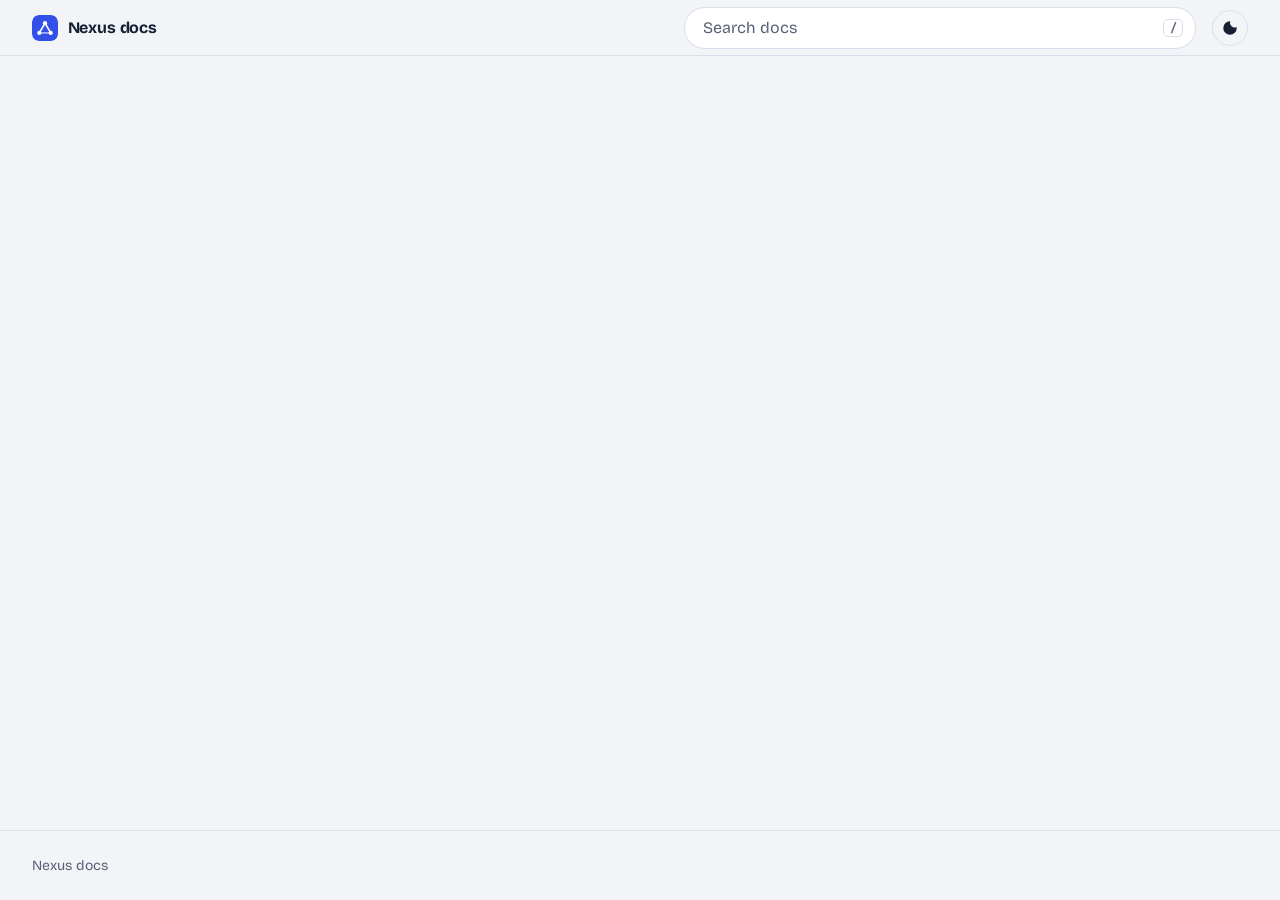
==== docs/index.html @ 8e3f3bff "commit" ====
<!doctype html>
<html lang="en">
<head>
  <meta charset="utf-8">
  <meta name="viewport" content="width=device-width, initial-scale=1">
  <title>Nexus docs</title>
  <meta name="description" content="Nexus documentation: search by keyword or filter by tag.">
  <link rel="icon" href="assets/img/logo.svg" type="image/svg+xml">
  <script>
    // Set the theme before first paint so there is no flash.
    (function () {
      var t = null;
      try { t = localStorage.getItem("nexus-theme"); } catch (e) {}
      if (t !== "light" && t !== "dark") {
        t = window.matchMedia && matchMedia("(prefers-color-scheme: dark)").matches ? "dark" : "light";
      }
      document.documentElement.setAttribute("data-theme", t);
    })();
  </script>
  <link rel="preconnect" href="https://fonts.googleapis.com">
  <link rel="preconnect" href="https://fonts.gstatic.com" crossorigin>
  <link rel="stylesheet" href="https://fonts.googleapis.com/css2?family=Bricolage+Grotesque:opsz,wght@12..96,400;12..96,600;12..96,700&family=JetBrains+Mono:wght@400;600&family=Literata:ital,opsz,wght@0,7..72,400;0,7..72,600;1,7..72,400&display=swap">
  <link rel="stylesheet" href="assets/style.css">
</head>
<body>
  <a class="skip" href="#main">Skip to content</a>

  <header class="top">
    <a class="brand" href="#/" aria-label="Nexus docs home">
      <img src="assets/img/logo.svg" alt="" width="26" height="26">
      <span>Nexus docs</span>
    </a>
    <form class="search search-top" role="search" id="search-top" autocomplete="off">
      <label class="sr" for="q-top">Search documentation</label>
      <input id="q-top" type="search" placeholder="Search docs" spellcheck="false">
      <kbd aria-hidden="true">/</kbd>
    </form>
    <button class="icon-btn" id="theme-toggle" type="button" aria-label="Switch color theme" title="Switch color theme">
      <svg viewBox="0 0 24 24" width="18" height="18" aria-hidden="true"><path fill="currentColor" d="M12 3a9 9 0 1 0 9 9c0-.5-.05-1-.14-1.47A6 6 0 0 1 12.47 3.14 9 9 0 0 0 12 3z"/></svg>
    </button>
  </header>

  <main id="main" tabindex="-1">
    <div id="view" aria-live="polite"></div>
  </main>

  <footer class="foot">
    <span>Nexus docs</span>
    <a id="repo-link" href="#" hidden>Source on GitHub</a>
  </footer>

  <noscript><p class="noscript">This site needs JavaScript to load the documentation.</p></noscript>

  <script src="assets/vendor/marked.umd.js"></script>
  <script src="assets/vendor/highlight.min.js"></script>
  <script src="assets/app.js"></script>
</body>
</html>
---- docs/assets/style.css ----
/* ---------- tokens ---------- */
:root {
  --font-ui: "Bricolage Grotesque", ui-sans-serif, system-ui, "Segoe UI", sans-serif;
  --font-body: "Literata", Georgia, "Times New Roman", serif;
  --font-mono: "JetBrains Mono", ui-monospace, "Cascadia Code", Consolas, monospace;

  --bg: #f2f4f8;
  --surface: #ffffff;
  --ink: #172033;
  --muted: #576175;
  --line: #d9dee8;
  --accent: #3250e6;
  --accent-ink: #ffffff;
  --accent-soft: #e4e9ff;
  --code-bg: #eef1f7;
  --focus: #3250e6;
  --shadow: 0 1px 2px rgb(23 32 51 / .06), 0 8px 24px -12px rgb(23 32 51 / .18);

  --hl-keyword: #7a3fd1;
  --hl-string: #0f7a4a;
  --hl-number: #b4530b;
  --hl-comment: #7b8499;
  --hl-title: #1f4fd8;
  --hl-attr: #0c7384;

  --radius: 10px;
  --top-h: 3.5rem;
}
[data-theme="dark"] {
  --bg: #0e1320;
  --surface: #151c2c;
  --ink: #e6eaf3;
  --muted: #98a2b7;
  --line: #263049;
  --accent: #93a6ff;
  --accent-ink: #0e1320;
  --accent-soft: #1f2a52;
  --code-bg: #1a2236;
  --focus: #93a6ff;
  --shadow: 0 1px 2px rgb(0 0 0 / .4), 0 8px 24px -12px rgb(0 0 0 / .6);

  --hl-keyword: #c3a4ff;
  --hl-string: #7fd8a8;
  --hl-number: #ffb877;
  --hl-comment: #7c869c;
  --hl-title: #8fb0ff;
  --hl-attr: #6fd3e6;
}

/* ---------- base ---------- */
*, *::before, *::after { box-sizing: border-box; }
html { scroll-padding-top: calc(var(--top-h) + 1rem); -webkit-text-size-adjust: 100%; }
body {
  margin: 0;
  background: var(--bg);
  color: var(--ink);
  font: 400 1rem/1.5 var(--font-ui);
  min-height: 100vh;
  display: flex;
  flex-direction: column;
}
main { flex: 1; width: 100%; outline: none; }
a { color: var(--accent); text-underline-offset: .18em; }
a:hover { text-decoration-thickness: 2px; }
:focus-visible { outline: 2px solid var(--focus); outline-offset: 2px; border-radius: 4px; }
.sr { position: absolute; width: 1px; height: 1px; overflow: hidden; clip: rect(0 0 0 0); white-space: nowrap; }
.skip { position: absolute; left: -999px; top: .5rem; background: var(--accent); color: var(--accent-ink); padding: .5rem .75rem; border-radius: 6px; z-index: 50; }
.skip:focus { left: .5rem; }
[hidden] { display: none !important; }

/* ---------- top bar ---------- */
.top {
  position: sticky; top: 0; z-index: 20;
  height: var(--top-h);
  display: flex; align-items: center; gap: 1rem;
  padding: 0 clamp(1rem, 3vw, 2rem);
  background: color-mix(in srgb, var(--bg) 88%, transparent);
  backdrop-filter: blur(10px);
  border-bottom: 1px solid var(--line);
}
.brand { display: inline-flex; align-items: center; gap: .6rem; color: var(--ink); text-decoration: none; font-weight: 700; letter-spacing: -.01em; white-space: nowrap; }
.brand img { border-radius: 7px; display: block; }
.search { position: relative; }
.search input {
  width: 100%;
  font: inherit;
  color: var(--ink);
  background: var(--surface);
  border: 1px solid var(--line);
  border-radius: 999px;
  padding: .5rem 2.4rem .5rem 1.1rem;
  -webkit-appearance: none; appearance: none;
}
.search input::placeholder { color: var(--muted); }
.search input:focus-visible { outline: 2px solid var(--focus); outline-offset: 1px; border-color: transparent; }
.search kbd {
  position: absolute; right: .8rem; top: 50%; transform: translateY(-50%);
  font: 600 .75rem var(--font-mono); color: var(--muted);
  border: 1px solid var(--line); border-radius: 5px; padding: 0 .35rem; pointer-events: none;
}
.search input:focus ~ kbd, .search input:not(:placeholder-shown) ~ kbd { display: none; }
.search-top { flex: 1; max-width: 32rem; margin-left: auto; }
body.is-home .search-top { visibility: hidden; }
.icon-btn {
  display: grid; place-items: center; width: 2.25rem; height: 2.25rem; flex: none;
  color: var(--ink); background: transparent; border: 1px solid var(--line); border-radius: 999px; cursor: pointer;
}
.icon-btn:hover { background: var(--surface); }

.foot {
  display: flex; gap: 1rem; justify-content: space-between;
  padding: 1.5rem clamp(1rem, 3vw, 2rem);
  color: var(--muted); font-size: .875rem;
  border-top: 1px solid var(--line);
}
.foot a { color: var(--muted); }

.wrap { width: min(100%, 68rem); margin: 0 auto; padding: clamp(1.25rem, 3vw, 2.25rem) clamp(1rem, 3vw, 2rem) 4rem; }

/* ---------- home ---------- */
.hero { padding: clamp(2.5rem, 9vw, 6rem) 0 2rem; max-width: 46rem; }
.hero h1 { font-size: clamp(2rem, 5vw, 3.25rem); line-height: 1.05; letter-spacing: -.03em; margin: 0 0 1.25rem; font-weight: 700; }
.search-hero input { font-size: 1.2rem; padding: .95rem 3rem .95rem 1.5rem; box-shadow: var(--shadow); }
.search-hero kbd { right: 1.1rem; }
.hint { margin: .75rem .25rem 0; color: var(--muted); font-size: .9rem; }
.hint code { font-family: var(--font-mono); font-size: .85em; background: var(--code-bg); padding: .1em .35em; border-radius: 4px; }

.section-title { font-size: 1.05rem; font-weight: 600; margin: 2.5rem 0 .9rem; letter-spacing: -.005em; }

.chips { display: flex; flex-wrap: wrap; gap: .5rem; padding: 0; margin: 0; list-style: none; }
.chip {
  display: inline-flex; align-items: baseline; gap: .4rem;
  font: 500 .9rem var(--font-ui);
  color: var(--ink); background: var(--surface);
  border: 1px solid var(--line); border-radius: 999px;
  padding: .3rem .8rem; text-decoration: none; cursor: pointer;
}
.chip small { color: var(--muted); font-size: .8em; }
.chip:hover { border-color: var(--accent); }
.chip[aria-pressed="true"], .chip.is-on { background: var(--accent); border-color: var(--accent); color: var(--accent-ink); }
.chip[aria-pressed="true"] small, .chip.is-on small { color: inherit; opacity: .8; }
.chip-sm { font-size: .8rem; padding: .1rem .6rem; background: var(--accent-soft); border-color: transparent; color: var(--accent); }

.cards { display: grid; grid-template-columns: repeat(auto-fill, minmax(16rem, 1fr)); gap: 1rem; padding: 0; margin: 0; list-style: none; }
.card {
  display: block; height: 100%;
  background: var(--surface); border: 1px solid var(--line); border-radius: var(--radius);
  padding: 1rem 1.15rem; color: inherit; text-decoration: none;
}
.card:hover { border-color: var(--accent); box-shadow: var(--shadow); }
.card h3 { margin: 0 0 .25rem; font-size: 1.1rem; letter-spacing: -.01em; }
.card p { margin: 0; color: var(--muted); font-size: .92rem; }
.card .count { display: block; margin-top: .6rem; font-size: .82rem; color: var(--muted); }

.empty { border: 1px dashed var(--line); border-radius: var(--radius); padding: 1.5rem; color: var(--muted); background: color-mix(in srgb, var(--surface) 60%, transparent); }
.empty h2 { color: var(--ink); margin: 0 0 .4rem; font-size: 1.1rem; }
.empty code { font-family: var(--font-mono); font-size: .88em; background: var(--code-bg); padding: .1em .35em; border-radius: 4px; }
.empty p { margin: .4rem 0; max-width: 60ch; }

/* ---------- breadcrumb, headings ---------- */
.crumbs { display: flex; flex-wrap: wrap; align-items: center; gap: .25rem .5rem; font-size: .9rem; color: var(--muted); margin: 0 0 1rem; padding: 0; list-style: none; }
.crumbs li + li::before { content: "/"; margin-right: .5rem; color: var(--line); }
.crumbs a { color: var(--muted); text-decoration: none; }
.crumbs a:hover { color: var(--accent); text-decoration: underline; }
.crumbs [aria-current] { color: var(--ink); }

.view-head h1 { font-size: clamp(1.7rem, 3.5vw, 2.4rem); letter-spacing: -.025em; line-height: 1.1; margin: 0 0 .4rem; }
.view-head p { margin: 0; color: var(--muted); max-width: 60ch; }

/* ---------- category tabs ---------- */
.tabs {
  display: flex; gap: .25rem; overflow-x: auto; scrollbar-width: thin;
  margin: 0 0 1.75rem; border-bottom: 1px solid var(--line);
}
.tabs a {
  flex: none; padding: .6rem .95rem; color: var(--muted); text-decoration: none; font-weight: 500;
  border-bottom: 2px solid transparent; margin-bottom: -1px; white-space: nowrap;
}
.tabs a:hover { color: var(--ink); }
.tabs a[aria-current="page"] { color: var(--accent); border-bottom-color: var(--accent); font-weight: 600; }

.subcats { display: flex; flex-wrap: wrap; align-items: center; gap: .5rem; margin: -.75rem 0 1.5rem; font-size: .9rem; color: var(--muted); }

/* ---------- article layout ---------- */
.doc { display: grid; grid-template-columns: minmax(0, 1fr); gap: 3rem; }
@media (min-width: 62rem) { .doc.has-toc { grid-template-columns: minmax(0, 1fr) 14rem; } }

.prose { font-family: var(--font-body); font-size: 1.0625rem; line-height: 1.7; max-width: 44rem; min-width: 0; font-optical-sizing: auto; }
.prose > :first-child { margin-top: 0; }
.prose h1, .prose h2, .prose h3, .prose h4 { font-family: var(--font-ui); line-height: 1.2; letter-spacing: -.02em; position: relative; }
.prose h1 { font-size: clamp(1.9rem, 4vw, 2.6rem); margin: 0 0 1.25rem; letter-spacing: -.03em; }
.prose h2 { font-size: 1.6rem; margin: 2.6rem 0 .8rem; padding-top: 1.2rem; border-top: 1px solid var(--line); }
.prose h3 { font-size: 1.25rem; margin: 2rem 0 .6rem; }
.prose h4 { font-size: 1.05rem; margin: 1.5rem 0 .5rem; }
.prose .anchor { position: absolute; left: -1.2em; color: var(--muted); text-decoration: none; opacity: 0; font-weight: 400; }
.prose :is(h2, h3, h4):hover .anchor, .prose .anchor:focus { opacity: 1; }
.prose p, .prose ul, .prose ol, .prose pre, .prose table, .prose blockquote { margin: 0 0 1.1rem; }
.prose li + li { margin-top: .25rem; }
.prose img { max-width: 100%; height: auto; border-radius: 6px; }
.prose hr { border: 0; border-top: 1px solid var(--line); margin: 2rem 0; }
.prose blockquote { border-left: 3px solid var(--accent); padding: .1rem 0 .1rem 1rem; color: var(--muted); }
.prose :not(pre) > code { font: .88em var(--font-mono); background: var(--code-bg); padding: .12em .38em; border-radius: 5px; }
.prose table { border-collapse: collapse; display: block; overflow-x: auto; font-family: var(--font-ui); font-size: .95rem; }
.prose th, .prose td { border: 1px solid var(--line); padding: .45rem .75rem; text-align: left; }
.prose th { background: var(--code-bg); }

.code { position: relative; margin: 0 0 1.25rem; }
.code pre { margin: 0; padding: 1rem 1.1rem; background: var(--code-bg); border: 1px solid var(--line); border-radius: var(--radius); overflow-x: auto; font: .88rem/1.6 var(--font-mono); tab-size: 2; }
.code pre code { background: none; padding: 0; font: inherit; }
.code .copy {
  position: absolute; top: .5rem; right: .5rem;
  font: 500 .75rem var(--font-ui); color: var(--muted); background: var(--surface);
  border: 1px solid var(--line); border-radius: 6px; padding: .2rem .55rem; cursor: pointer; opacity: 0;
}
.code:hover .copy, .code .copy:focus-visible { opacity: 1; }
@media (hover: none) { .code .copy { opacity: 1; } }

.hljs-keyword, .hljs-selector-tag, .hljs-literal, .hljs-doctag, .hljs-meta .hljs-keyword { color: var(--hl-keyword); }
.hljs-string, .hljs-regexp, .hljs-addition, .hljs-template-variable { color: var(--hl-string); }
.hljs-number, .hljs-symbol, .hljs-bullet { color: var(--hl-number); }
.hljs-comment, .hljs-quote, .hljs-meta { color: var(--hl-comment); font-style: italic; }
.hljs-title, .hljs-section, .hljs-name, .hljs-function .hljs-title { color: var(--hl-title); }
.hljs-attr, .hljs-attribute, .hljs-built_in, .hljs-type, .hljs-params, .hljs-variable { color: var(--hl-attr); }
.hljs-deletion { color: #c0392b; }
.hljs-emphasis { font-style: italic; }
.hljs-strong { font-weight: 700; }

/* ---------- on this page ---------- */
.toc { position: sticky; top: calc(var(--top-h) + 1.5rem); align-self: start; font-size: .88rem; max-height: calc(100vh - var(--top-h) - 3rem); overflow: auto; display: none; }
@media (min-width: 62rem) { .has-toc .toc { display: block; } }
.toc h2 { font-size: .95rem; margin: 0 0 .6rem; font-weight: 600; }
.toc ul { list-style: none; margin: 0; padding: 0; border-left: 1px solid var(--line); }
.toc a { display: block; padding: .25rem .8rem; color: var(--muted); text-decoration: none; margin-left: -1px; border-left: 2px solid transparent; }
.toc a:hover { color: var(--ink); }
.toc a.is-active { color: var(--accent); border-left-color: var(--accent); }
.toc .l3 a { padding-left: 1.6rem; }

.pager { display: grid; grid-template-columns: 1fr 1fr; gap: 1rem; margin-top: 3rem; max-width: 44rem; }
.pager a { display: block; padding: .8rem 1rem; border: 1px solid var(--line); border-radius: var(--radius); background: var(--surface); text-decoration: none; color: var(--ink); }
.pager a:hover { border-color: var(--accent); }
.pager small { display: block; color: var(--muted); font-size: .8rem; }
.pager .next { grid-column: 2; text-align: right; }
.page-meta { margin-top: 2rem; font-size: .88rem; color: var(--muted); }
.page-meta a { color: var(--muted); }

/* ---------- search ---------- */
.filters { display: flex; flex-wrap: wrap; gap: .5rem; align-items: center; margin: 1.1rem 0 1.4rem; }
.filters .label { color: var(--muted); font-size: .9rem; margin-right: .25rem; }
.results { list-style: none; margin: 0; padding: 0; display: grid; gap: .85rem; max-width: 50rem; }
.result { display: block; background: var(--surface); border: 1px solid var(--line); border-radius: var(--radius); padding: .9rem 1.1rem; text-decoration: none; color: inherit; }
.result:hover { border-color: var(--accent); box-shadow: var(--shadow); }
.result .path { font-size: .82rem; color: var(--muted); }
.result h3 { margin: .1rem 0 .3rem; font-size: 1.15rem; letter-spacing: -.01em; color: var(--accent); }
.result p { margin: 0 0 .5rem; color: var(--muted); font-size: .94rem; font-family: var(--font-body); line-height: 1.55; }
.result .tags { display: flex; flex-wrap: wrap; gap: .35rem; }
mark { background: color-mix(in srgb, var(--accent) 22%, transparent); color: inherit; border-radius: 3px; padding: 0 .1em; }
.note { color: var(--muted); margin: 0 0 1rem; }

.noscript, .error { max-width: 40rem; margin: 3rem auto; padding: 1rem 1.25rem; border: 1px solid var(--line); border-radius: var(--radius); background: var(--surface); }

@media (max-width: 40rem) {
  .brand span { display: none; }
  .prose .anchor { display: none; }
  .pager { grid-template-columns: 1fr; }
  .pager .next { grid-column: 1; }
}
@media (prefers-reduced-motion: reduce) { * { scroll-behavior: auto !important; transition: none !important; } }
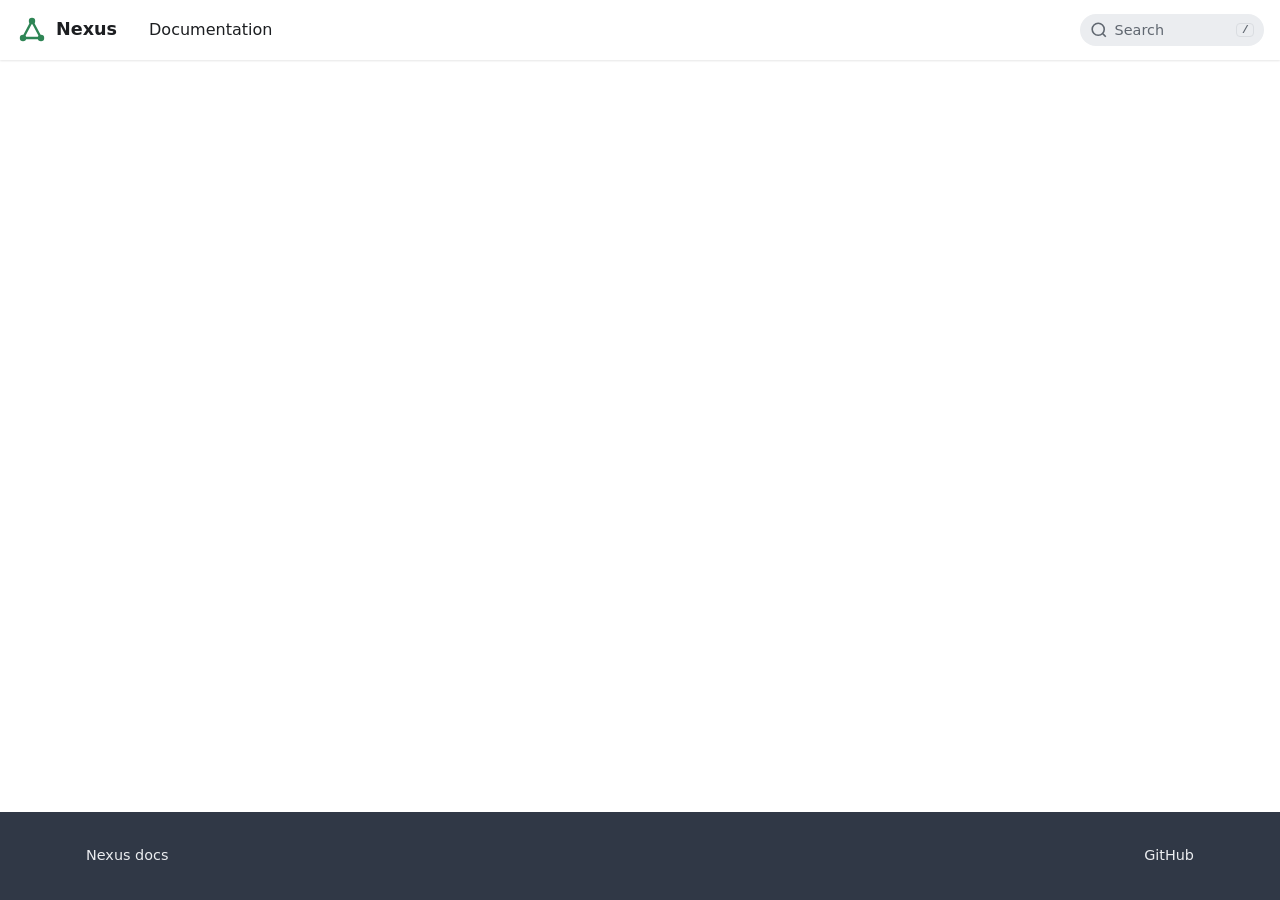
==== commit 952466d1: "reskin from calude skin" ====
--- a/docs/index.html
+++ b/docs/index.html
@@ -3,50 +3,44 @@
 <head>
   <meta charset="utf-8">
   <meta name="viewport" content="width=device-width, initial-scale=1">
+  <meta name="color-scheme" content="light dark">
   <title>Nexus docs</title>
-  <meta name="description" content="Nexus documentation: search by keyword or filter by tag.">
+  <meta name="description" content="Nexus documentation">
   <link rel="icon" href="assets/img/logo.svg" type="image/svg+xml">
-  <script>
-    // Set the theme before first paint so there is no flash.
-    (function () {
-      var t = null;
-      try { t = localStorage.getItem("nexus-theme"); } catch (e) {}
-      if (t !== "light" && t !== "dark") {
-        t = window.matchMedia && matchMedia("(prefers-color-scheme: dark)").matches ? "dark" : "light";
-      }
-      document.documentElement.setAttribute("data-theme", t);
-    })();
-  </script>
-  <link rel="preconnect" href="https://fonts.googleapis.com">
-  <link rel="preconnect" href="https://fonts.gstatic.com" crossorigin>
-  <link rel="stylesheet" href="https://fonts.googleapis.com/css2?family=Bricolage+Grotesque:opsz,wght@12..96,400;12..96,600;12..96,700&family=JetBrains+Mono:wght@400;600&family=Literata:ital,opsz,wght@0,7..72,400;0,7..72,600;1,7..72,400&display=swap">
   <link rel="stylesheet" href="assets/style.css">
 </head>
 <body>
-  <a class="skip" href="#main">Skip to content</a>
+  <a class="skip" href="#main">Skip to main content</a>
 
-  <header class="top">
-    <a class="brand" href="#/" aria-label="Nexus docs home">
-      <img src="assets/img/logo.svg" alt="" width="26" height="26">
-      <span>Nexus docs</span>
+  <nav class="navbar" aria-label="Main">
+    <button class="menu-btn" id="menu-btn" type="button" aria-label="Toggle navigation bar" aria-expanded="false">
+      <svg width="30" height="30" viewBox="0 0 30 30" aria-hidden="true"><path stroke="currentColor" stroke-linecap="round" stroke-miterlimit="10" stroke-width="2" d="M4 7h22M4 15h22M4 23h22"/></svg>
+    </button>
+    <a class="brand" href="#/">
+      <img src="assets/img/logo.svg" alt="" width="32" height="32">
+      <strong>Nexus</strong>
     </a>
-    <form class="search search-top" role="search" id="search-top" autocomplete="off">
-      <label class="sr" for="q-top">Search documentation</label>
-      <input id="q-top" type="search" placeholder="Search docs" spellcheck="false">
+    <a class="nav-link" href="#/">Documentation</a>
+    <span class="grow"></span>
+    <a class="nav-link nav-gh" id="nav-gh" href="#" hidden target="_blank" rel="noopener noreferrer">GitHub</a>
+    <form class="nav-search" role="search" id="search-top" autocomplete="off">
+      <svg width="16" height="16" viewBox="0 0 20 20" aria-hidden="true"><path d="M14.386 14.386l4.088 4.088-4.088-4.088A7.533 7.533 0 1 1 3.733 3.733a7.533 7.533 0 0 1 10.653 10.653z" stroke="currentColor" fill="none" stroke-width="2" stroke-linecap="round"/></svg>
+      <label class="sr" for="q-top">Search</label>
+      <input id="q-top" type="search" placeholder="Search" spellcheck="false">
       <kbd aria-hidden="true">/</kbd>
     </form>
-    <button class="icon-btn" id="theme-toggle" type="button" aria-label="Switch color theme" title="Switch color theme">
-      <svg viewBox="0 0 24 24" width="18" height="18" aria-hidden="true"><path fill="currentColor" d="M12 3a9 9 0 1 0 9 9c0-.5-.05-1-.14-1.47A6 6 0 0 1 12.47 3.14 9 9 0 0 0 12 3z"/></svg>
-    </button>
-  </header>
+  </nav>
+  <div class="backdrop" id="backdrop"></div>
 
   <main id="main" tabindex="-1">
     <div id="view" aria-live="polite"></div>
   </main>
 
-  <footer class="foot">
-    <span>Nexus docs</span>
-    <a id="repo-link" href="#" hidden>Source on GitHub</a>
+  <footer class="footer">
+    <div class="container">
+      <span>Nexus docs</span>
+      <a id="repo-link" href="#" hidden target="_blank" rel="noopener noreferrer">GitHub</a>
+    </div>
   </footer>
 
   <noscript><p class="noscript">This site needs JavaScript to load the documentation.</p></noscript>
--- a/docs/assets/style.css
+++ b/docs/assets/style.css
@@ -1,267 +1,307 @@
-/* ---------- tokens ---------- */
+/* Layout and sizing follow the Docusaurus classic theme (the framework behind
+ * the Silk.NET docs). Change --primary / --primary-dark to recolor the site.
+ * Light or dark follows the operating system setting. */
+
 :root {
-  --font-ui: "Bricolage Grotesque", ui-sans-serif, system-ui, "Segoe UI", sans-serif;
-  --font-body: "Literata", Georgia, "Times New Roman", serif;
-  --font-mono: "JetBrains Mono", ui-monospace, "Cascadia Code", Consolas, monospace;
-
-  --bg: #f2f4f8;
+  color-scheme: light dark;
+
+  --font: system-ui, -apple-system, "Segoe UI", Roboto, Ubuntu, Cantarell, "Noto Sans", sans-serif, "Apple Color Emoji", "Segoe UI Emoji";
+  --mono: SFMono-Regular, Menlo, Monaco, Consolas, "Liberation Mono", "Courier New", monospace;
+
+  --primary: #2e8555;
+  --primary-dark: #29784c;
+  --primary-tint: rgb(46 133 85 / .1);
+
+  --bg: #ffffff;
   --surface: #ffffff;
-  --ink: #172033;
-  --muted: #576175;
-  --line: #d9dee8;
-  --accent: #3250e6;
-  --accent-ink: #ffffff;
-  --accent-soft: #e4e9ff;
-  --code-bg: #eef1f7;
-  --focus: #3250e6;
-  --shadow: 0 1px 2px rgb(23 32 51 / .06), 0 8px 24px -12px rgb(23 32 51 / .18);
-
-  --hl-keyword: #7a3fd1;
-  --hl-string: #0f7a4a;
-  --hl-number: #b4530b;
-  --hl-comment: #7b8499;
-  --hl-title: #1f4fd8;
-  --hl-attr: #0c7384;
-
-  --radius: 10px;
-  --top-h: 3.5rem;
-}
-[data-theme="dark"] {
-  --bg: #0e1320;
-  --surface: #151c2c;
-  --ink: #e6eaf3;
-  --muted: #98a2b7;
-  --line: #263049;
-  --accent: #93a6ff;
-  --accent-ink: #0e1320;
-  --accent-soft: #1f2a52;
-  --code-bg: #1a2236;
-  --focus: #93a6ff;
-  --shadow: 0 1px 2px rgb(0 0 0 / .4), 0 8px 24px -12px rgb(0 0 0 / .6);
-
-  --hl-keyword: #c3a4ff;
-  --hl-string: #7fd8a8;
-  --hl-number: #ffb877;
-  --hl-comment: #7c869c;
-  --hl-title: #8fb0ff;
-  --hl-attr: #6fd3e6;
+  --text: #1c1e21;
+  --muted: #606770;
+  --line: #dadde1;
+  --soft: #ebedf0;
+  --hover: rgb(0 0 0 / .05);
+  --code-inline: #f6f7f8;
+  --code-inline-line: rgb(0 0 0 / .1);
+  --pre-bg: #f6f7f8;
+  --pre-fg: #393a34;
+  --navbar-shadow: 0 1px 2px 0 rgb(0 0 0 / .1);
+  --hero-bg: #2e8555;
+  --hero-fg: #ffffff;
+
+  --hl-comment: #6a737d; --hl-keyword: #d73a49; --hl-string: #032f62; --hl-number: #005cc5;
+  --hl-title: #6f42c1; --hl-attr: #005cc5; --hl-type: #22863a; --hl-builtin: #e36209;
+
+  --navbar-h: 3.75rem;
+  --sidebar-w: 300px;
+}
+@media (prefers-color-scheme: dark) {
+  :root {
+    --primary: #25c2a0;
+    --primary-dark: #21af90;
+    --primary-tint: rgb(37 194 160 / .12);
+
+    --bg: #1b1b1d;
+    --surface: #242526;
+    --text: #e3e3e3;
+    --muted: #a8adb3;
+    --line: #444950;
+    --soft: #3a3b3c;
+    --hover: rgb(255 255 255 / .05);
+    --code-inline: #2d2e30;
+    --code-inline-line: rgb(255 255 255 / .12);
+    --pre-bg: #282a36;
+    --pre-fg: #f8f8f2;
+    --navbar-shadow: 0 1px 2px 0 rgb(0 0 0 / .5);
+    --hero-bg: #1f4d40;
+    --hero-fg: #ffffff;
+
+    --hl-comment: #6272a4; --hl-keyword: #ff79c6; --hl-string: #f1fa8c; --hl-number: #bd93f9;
+    --hl-title: #50fa7b; --hl-attr: #50fa7b; --hl-type: #8be9fd; --hl-builtin: #8be9fd;
+  }
 }
 
 /* ---------- base ---------- */
 *, *::before, *::after { box-sizing: border-box; }
-html { scroll-padding-top: calc(var(--top-h) + 1rem); -webkit-text-size-adjust: 100%; }
+html { scroll-padding-top: calc(var(--navbar-h) + .5rem); -webkit-text-size-adjust: 100%; }
 body {
-  margin: 0;
-  background: var(--bg);
-  color: var(--ink);
-  font: 400 1rem/1.5 var(--font-ui);
-  min-height: 100vh;
-  display: flex;
-  flex-direction: column;
-}
-main { flex: 1; width: 100%; outline: none; }
-a { color: var(--accent); text-underline-offset: .18em; }
-a:hover { text-decoration-thickness: 2px; }
-:focus-visible { outline: 2px solid var(--focus); outline-offset: 2px; border-radius: 4px; }
+  margin: 0; min-height: 100vh; display: flex; flex-direction: column;
+  background: var(--bg); color: var(--text);
+  font: 400 16px/1.65 var(--font);
+  -webkit-font-smoothing: antialiased;
+}
+main { flex: 1 0 auto; outline: none; }
+a { color: var(--primary); text-decoration: none; }
+a:hover { color: var(--primary-dark); text-decoration: underline; }
+:focus-visible { outline: 2px solid var(--primary); outline-offset: 2px; }
 .sr { position: absolute; width: 1px; height: 1px; overflow: hidden; clip: rect(0 0 0 0); white-space: nowrap; }
-.skip { position: absolute; left: -999px; top: .5rem; background: var(--accent); color: var(--accent-ink); padding: .5rem .75rem; border-radius: 6px; z-index: 50; }
+.skip { position: absolute; left: -999px; top: .5rem; background: var(--surface); color: var(--text); padding: .5rem 1rem; border-radius: .25rem; z-index: 100; }
 .skip:focus { left: .5rem; }
 [hidden] { display: none !important; }
-
-/* ---------- top bar ---------- */
-.top {
-  position: sticky; top: 0; z-index: 20;
-  height: var(--top-h);
-  display: flex; align-items: center; gap: 1rem;
-  padding: 0 clamp(1rem, 3vw, 2rem);
-  background: color-mix(in srgb, var(--bg) 88%, transparent);
-  backdrop-filter: blur(10px);
-  border-bottom: 1px solid var(--line);
-}
-.brand { display: inline-flex; align-items: center; gap: .6rem; color: var(--ink); text-decoration: none; font-weight: 700; letter-spacing: -.01em; white-space: nowrap; }
-.brand img { border-radius: 7px; display: block; }
-.search { position: relative; }
-.search input {
-  width: 100%;
-  font: inherit;
-  color: var(--ink);
-  background: var(--surface);
-  border: 1px solid var(--line);
-  border-radius: 999px;
-  padding: .5rem 2.4rem .5rem 1.1rem;
-  -webkit-appearance: none; appearance: none;
-}
-.search input::placeholder { color: var(--muted); }
-.search input:focus-visible { outline: 2px solid var(--focus); outline-offset: 1px; border-color: transparent; }
-.search kbd {
-  position: absolute; right: .8rem; top: 50%; transform: translateY(-50%);
-  font: 600 .75rem var(--font-mono); color: var(--muted);
-  border: 1px solid var(--line); border-radius: 5px; padding: 0 .35rem; pointer-events: none;
-}
-.search input:focus ~ kbd, .search input:not(:placeholder-shown) ~ kbd { display: none; }
-.search-top { flex: 1; max-width: 32rem; margin-left: auto; }
-body.is-home .search-top { visibility: hidden; }
-.icon-btn {
-  display: grid; place-items: center; width: 2.25rem; height: 2.25rem; flex: none;
-  color: var(--ink); background: transparent; border: 1px solid var(--line); border-radius: 999px; cursor: pointer;
-}
-.icon-btn:hover { background: var(--surface); }
-
-.foot {
-  display: flex; gap: 1rem; justify-content: space-between;
-  padding: 1.5rem clamp(1rem, 3vw, 2rem);
-  color: var(--muted); font-size: .875rem;
-  border-top: 1px solid var(--line);
-}
-.foot a { color: var(--muted); }
-
-.wrap { width: min(100%, 68rem); margin: 0 auto; padding: clamp(1.25rem, 3vw, 2.25rem) clamp(1rem, 3vw, 2rem) 4rem; }
+.container { width: 100%; max-width: 1140px; margin: 0 auto; padding: 0 1rem; }
+
+/* ---------- navbar ---------- */
+.navbar {
+  position: sticky; top: 0; z-index: 30;
+  display: flex; align-items: center; gap: .25rem;
+  height: var(--navbar-h); padding: .5rem 1rem;
+  background: var(--surface); box-shadow: var(--navbar-shadow);
+}
+.brand { display: inline-flex; align-items: center; gap: .5rem; color: var(--text); margin-right: 1rem; }
+.brand:hover { color: var(--text); text-decoration: none; }
+.brand img { display: block; height: 2rem; width: 2rem; }
+.brand strong { font-size: 1.1rem; }
+.nav-link { color: var(--text); font-weight: 500; padding: .25rem .75rem; border-radius: .25rem; }
+.nav-link:hover { color: var(--primary); text-decoration: none; background: var(--hover); }
+.grow { flex: 1; }
+.menu-btn { display: none; background: none; border: 0; color: var(--text); padding: .25rem; margin-right: .25rem; cursor: pointer; border-radius: .25rem; }
+.menu-btn:hover { background: var(--hover); }
+
+.nav-search { position: relative; display: flex; align-items: center; margin-left: .5rem; color: var(--muted); }
+.nav-search svg { position: absolute; left: .7rem; pointer-events: none; }
+.nav-search input {
+  width: 11.5rem; height: 2rem; font: inherit; font-size: .9rem; color: var(--text);
+  background: var(--soft); border: 1px solid transparent; border-radius: 2rem;
+  padding: 0 2.2rem 0 2.1rem; -webkit-appearance: none; appearance: none;
+  transition: width .15s ease;
+}
+.nav-search input::placeholder { color: var(--muted); }
+.nav-search input:focus { width: 16rem; outline: 0; border-color: var(--primary); background: var(--surface); }
+.nav-search kbd { position: absolute; right: .6rem; font: 600 .7rem var(--mono); border: 1px solid var(--line); border-radius: .25rem; padding: 0 .3rem; pointer-events: none; }
+.nav-search input:focus ~ kbd, .nav-search input:not(:placeholder-shown) ~ kbd { display: none; }
+body.is-home .nav-search { visibility: hidden; }
+
+/* ---------- footer ---------- */
+.footer { background: #303846; color: #ebedf0; padding: 2rem 0; font-size: .9rem; margin-top: auto; }
+.footer .container { display: flex; justify-content: space-between; gap: 1rem; }
+.footer a { color: #ebedf0; }
+.footer a:hover { color: #fff; text-decoration: underline; }
 
 /* ---------- home ---------- */
-.hero { padding: clamp(2.5rem, 9vw, 6rem) 0 2rem; max-width: 46rem; }
-.hero h1 { font-size: clamp(2rem, 5vw, 3.25rem); line-height: 1.05; letter-spacing: -.03em; margin: 0 0 1.25rem; font-weight: 700; }
-.search-hero input { font-size: 1.2rem; padding: .95rem 3rem .95rem 1.5rem; box-shadow: var(--shadow); }
-.search-hero kbd { right: 1.1rem; }
-.hint { margin: .75rem .25rem 0; color: var(--muted); font-size: .9rem; }
-.hint code { font-family: var(--font-mono); font-size: .85em; background: var(--code-bg); padding: .1em .35em; border-radius: 4px; }
-
-.section-title { font-size: 1.05rem; font-weight: 600; margin: 2.5rem 0 .9rem; letter-spacing: -.005em; }
-
-.chips { display: flex; flex-wrap: wrap; gap: .5rem; padding: 0; margin: 0; list-style: none; }
-.chip {
-  display: inline-flex; align-items: baseline; gap: .4rem;
-  font: 500 .9rem var(--font-ui);
-  color: var(--ink); background: var(--surface);
-  border: 1px solid var(--line); border-radius: 999px;
-  padding: .3rem .8rem; text-decoration: none; cursor: pointer;
-}
-.chip small { color: var(--muted); font-size: .8em; }
-.chip:hover { border-color: var(--accent); }
-.chip[aria-pressed="true"], .chip.is-on { background: var(--accent); border-color: var(--accent); color: var(--accent-ink); }
-.chip[aria-pressed="true"] small, .chip.is-on small { color: inherit; opacity: .8; }
-.chip-sm { font-size: .8rem; padding: .1rem .6rem; background: var(--accent-soft); border-color: transparent; color: var(--accent); }
-
-.cards { display: grid; grid-template-columns: repeat(auto-fill, minmax(16rem, 1fr)); gap: 1rem; padding: 0; margin: 0; list-style: none; }
-.card {
-  display: block; height: 100%;
-  background: var(--surface); border: 1px solid var(--line); border-radius: var(--radius);
-  padding: 1rem 1.15rem; color: inherit; text-decoration: none;
-}
-.card:hover { border-color: var(--accent); box-shadow: var(--shadow); }
-.card h3 { margin: 0 0 .25rem; font-size: 1.1rem; letter-spacing: -.01em; }
-.card p { margin: 0; color: var(--muted); font-size: .92rem; }
-.card .count { display: block; margin-top: .6rem; font-size: .82rem; color: var(--muted); }
-
-.empty { border: 1px dashed var(--line); border-radius: var(--radius); padding: 1.5rem; color: var(--muted); background: color-mix(in srgb, var(--surface) 60%, transparent); }
-.empty h2 { color: var(--ink); margin: 0 0 .4rem; font-size: 1.1rem; }
-.empty code { font-family: var(--font-mono); font-size: .88em; background: var(--code-bg); padding: .1em .35em; border-radius: 4px; }
-.empty p { margin: .4rem 0; max-width: 60ch; }
-
-/* ---------- breadcrumb, headings ---------- */
-.crumbs { display: flex; flex-wrap: wrap; align-items: center; gap: .25rem .5rem; font-size: .9rem; color: var(--muted); margin: 0 0 1rem; padding: 0; list-style: none; }
-.crumbs li + li::before { content: "/"; margin-right: .5rem; color: var(--line); }
-.crumbs a { color: var(--muted); text-decoration: none; }
-.crumbs a:hover { color: var(--accent); text-decoration: underline; }
-.crumbs [aria-current] { color: var(--ink); }
-
-.view-head h1 { font-size: clamp(1.7rem, 3.5vw, 2.4rem); letter-spacing: -.025em; line-height: 1.1; margin: 0 0 .4rem; }
-.view-head p { margin: 0; color: var(--muted); max-width: 60ch; }
-
-/* ---------- category tabs ---------- */
-.tabs {
-  display: flex; gap: .25rem; overflow-x: auto; scrollbar-width: thin;
-  margin: 0 0 1.75rem; border-bottom: 1px solid var(--line);
-}
-.tabs a {
-  flex: none; padding: .6rem .95rem; color: var(--muted); text-decoration: none; font-weight: 500;
-  border-bottom: 2px solid transparent; margin-bottom: -1px; white-space: nowrap;
-}
-.tabs a:hover { color: var(--ink); }
-.tabs a[aria-current="page"] { color: var(--accent); border-bottom-color: var(--accent); font-weight: 600; }
-
-.subcats { display: flex; flex-wrap: wrap; align-items: center; gap: .5rem; margin: -.75rem 0 1.5rem; font-size: .9rem; color: var(--muted); }
-
-/* ---------- article layout ---------- */
-.doc { display: grid; grid-template-columns: minmax(0, 1fr); gap: 3rem; }
-@media (min-width: 62rem) { .doc.has-toc { grid-template-columns: minmax(0, 1fr) 14rem; } }
-
-.prose { font-family: var(--font-body); font-size: 1.0625rem; line-height: 1.7; max-width: 44rem; min-width: 0; font-optical-sizing: auto; }
-.prose > :first-child { margin-top: 0; }
-.prose h1, .prose h2, .prose h3, .prose h4 { font-family: var(--font-ui); line-height: 1.2; letter-spacing: -.02em; position: relative; }
-.prose h1 { font-size: clamp(1.9rem, 4vw, 2.6rem); margin: 0 0 1.25rem; letter-spacing: -.03em; }
-.prose h2 { font-size: 1.6rem; margin: 2.6rem 0 .8rem; padding-top: 1.2rem; border-top: 1px solid var(--line); }
-.prose h3 { font-size: 1.25rem; margin: 2rem 0 .6rem; }
-.prose h4 { font-size: 1.05rem; margin: 1.5rem 0 .5rem; }
-.prose .anchor { position: absolute; left: -1.2em; color: var(--muted); text-decoration: none; opacity: 0; font-weight: 400; }
-.prose :is(h2, h3, h4):hover .anchor, .prose .anchor:focus { opacity: 1; }
-.prose p, .prose ul, .prose ol, .prose pre, .prose table, .prose blockquote { margin: 0 0 1.1rem; }
-.prose li + li { margin-top: .25rem; }
-.prose img { max-width: 100%; height: auto; border-radius: 6px; }
-.prose hr { border: 0; border-top: 1px solid var(--line); margin: 2rem 0; }
-.prose blockquote { border-left: 3px solid var(--accent); padding: .1rem 0 .1rem 1rem; color: var(--muted); }
-.prose :not(pre) > code { font: .88em var(--font-mono); background: var(--code-bg); padding: .12em .38em; border-radius: 5px; }
-.prose table { border-collapse: collapse; display: block; overflow-x: auto; font-family: var(--font-ui); font-size: .95rem; }
-.prose th, .prose td { border: 1px solid var(--line); padding: .45rem .75rem; text-align: left; }
-.prose th { background: var(--code-bg); }
+.hero { background: var(--hero-bg); color: var(--hero-fg); padding: 4rem 0; text-align: center; }
+.hero h1 { font-size: 3rem; line-height: 1.25; margin: 0 0 .5rem; font-weight: 700; }
+.hero p { font-size: 1.25rem; margin: 0 0 1.75rem; opacity: .9; }
+.hero-search { position: relative; max-width: 30rem; margin: 0 auto; color: #606770; }
+.hero-search input {
+  width: 100%; height: 3rem; font: inherit; font-size: 1.05rem; color: #1c1e21;
+  background: #fff; border: 0; border-radius: 3rem; padding: 0 3rem 0 3.1rem; -webkit-appearance: none; appearance: none;
+}
+.hero-search input:focus-visible { outline: 3px solid rgb(255 255 255 / .55); outline-offset: 2px; }
+.hero-search svg { position: absolute; left: 1.2rem; top: 50%; transform: translateY(-50%); pointer-events: none; }
+.hero-search kbd { position: absolute; right: 1.1rem; top: 50%; transform: translateY(-50%); font: 600 .75rem var(--mono); border: 1px solid #c9cdd2; border-radius: .25rem; padding: 0 .35rem; pointer-events: none; }
+.hero-search input:focus ~ kbd, .hero-search input:not(:placeholder-shown) ~ kbd { display: none; }
+.home-hint { margin: .9rem 0 0; font-size: .9rem; opacity: .85; }
+.home-hint code { background: rgb(255 255 255 / .18); padding: .05rem .35rem; border-radius: .25rem; font-family: var(--mono); }
+
+.home-body { padding: 2rem 1rem 4rem; }
+.home-body h2 { font-size: 1.5rem; margin: 2rem 0 1rem; }
+.features { display: grid; grid-template-columns: repeat(auto-fill, minmax(16rem, 1fr)); gap: 1.5rem 2rem; list-style: none; margin: 0; padding: 0; }
+.features h3 { margin: 0 0 .25rem; font-size: 1.25rem; }
+.features p { margin: 0; color: var(--muted); }
+.features small { color: var(--muted); }
+
+/* ---------- tags ---------- */
+.tag-list { display: flex; flex-wrap: wrap; gap: .5rem; list-style: none; margin: 0; padding: 0; }
+.tag {
+  display: inline-flex; align-items: center; gap: .4rem;
+  background: var(--soft); color: var(--text); border: 1px solid var(--line);
+  border-radius: .25rem; padding: .1rem .5rem; font-size: .875rem; line-height: 1.6;
+}
+a.tag:hover { border-color: var(--primary); color: var(--primary); text-decoration: none; }
+.tag span { background: var(--bg); border-radius: .25rem; padding: 0 .4rem; font-size: .75rem; color: var(--muted); }
+.tag.is-on { background: var(--primary); border-color: var(--primary); color: var(--bg); }
+.tag.is-on span { background: rgb(255 255 255 / .25); color: inherit; }
+
+/* ---------- callout (admonition) ---------- */
+.admonition { border-left: .3rem solid var(--primary); background: var(--primary-tint); border-radius: .25rem; padding: .9rem 1.1rem; margin: 0 0 1.25rem; }
+.admonition h2, .admonition h3 { margin: 0 0 .4rem; font-size: 1rem; }
+.admonition p { margin: .3rem 0; }
+.admonition code { font-family: var(--mono); font-size: .9em; background: var(--code-inline); border: 1px solid var(--code-inline-line); border-radius: .3rem; padding: .05rem .3rem; }
+
+/* ---------- docs layout ---------- */
+.docs { display: flex; align-items: flex-start; }
+.sidebar {
+  position: sticky; top: var(--navbar-h); flex: 0 0 var(--sidebar-w); width: var(--sidebar-w);
+  height: calc(100vh - var(--navbar-h)); overflow-y: auto; overscroll-behavior: contain;
+  padding: .5rem; border-right: 1px solid var(--line); background: var(--bg);
+}
+.menu { list-style: none; margin: 0; padding: 0; font-size: .95rem; }
+.menu li + li { margin-top: .25rem; }
+.menu-link {
+  display: flex; align-items: center; justify-content: space-between; gap: .5rem;
+  padding: .375rem .75rem; line-height: 1.25; border-radius: .25rem; color: var(--text);
+}
+.menu-link:hover { background: var(--hover); color: var(--text); text-decoration: none; }
+.menu-link[aria-current="page"] { background: var(--hover); color: var(--primary); font-weight: 500; }
+.menu-link.has-sub { font-weight: 500; }
+.menu-link.has-sub::after { content: ""; width: .5rem; height: .5rem; border-right: 2px solid currentColor; border-top: 2px solid currentColor; transform: rotate(45deg); opacity: .6; flex: none; }
+.menu-up { color: var(--muted); font-size: .875rem; }
+.menu-up::before { content: ""; width: .45rem; height: .45rem; border-left: 2px solid currentColor; border-bottom: 2px solid currentColor; transform: rotate(45deg); margin-right: .15rem; flex: none; }
+.menu-up { justify-content: flex-start; }
+.menu-title { padding: .6rem .75rem .3rem; font-weight: 700; font-size: 1.05rem; }
+.menu-title a { color: var(--text); }
+.menu-title a[aria-current="page"] { color: var(--primary); }
+.menu-sep { height: 1px; background: var(--line); margin: .6rem .75rem; }
+
+.docs-main { flex: 1 1 0; min-width: 0; padding: 1.25rem 1rem 3rem 2rem; }
+.docs-grid { display: grid; grid-template-columns: minmax(0, 1fr) 15rem; gap: 2rem; max-width: 62rem; margin: 0 auto; }
+.docs-col { min-width: 0; }
+
+/* breadcrumbs */
+.crumbs { display: flex; flex-wrap: wrap; align-items: center; list-style: none; margin: 0 0 1rem; padding: 0; font-size: .875rem; }
+.crumbs li { display: flex; align-items: center; }
+.crumbs li + li::before { content: ""; width: .4rem; height: .4rem; margin: 0 .35rem; border-right: 1.5px solid var(--muted); border-top: 1.5px solid var(--muted); transform: rotate(45deg); flex: none; }
+.crumbs a, .crumbs span { padding: .1rem .4rem; border-radius: .25rem; color: var(--muted); font-weight: 500; }
+.crumbs a:hover { background: var(--hover); color: var(--text); text-decoration: none; }
+.crumbs [aria-current] { color: var(--primary); background: transparent; }
+.crumbs svg { display: block; }
+
+/* ---------- markdown ---------- */
+.markdown { min-width: 0; overflow-wrap: break-word; }
+.markdown h1, .markdown h2, .markdown h3, .markdown h4 { font-weight: 700; line-height: 1.25; position: relative; scroll-margin-top: calc(var(--navbar-h) + .5rem); }
+.markdown h1 { font-size: 3rem; margin: 0 0 1.25rem; }
+.markdown h2 { font-size: 2rem; margin: 2rem 0 1.25rem; }
+.markdown h3 { font-size: 1.5rem; margin: 1.75rem 0 1rem; }
+.markdown h4 { font-size: 1.25rem; margin: 1.5rem 0 .75rem; }
+.hash-link { margin-left: .5rem; color: var(--primary); opacity: 0; font-weight: 400; }
+.markdown :is(h2, h3, h4):hover .hash-link, .hash-link:focus { opacity: 1; }
+.hash-link:hover { text-decoration: none; }
+.markdown p, .markdown ul, .markdown ol, .markdown blockquote, .markdown table, .markdown details { margin: 0 0 1.25rem; }
+.markdown ul, .markdown ol { padding-left: 2rem; }
+.markdown li > ul, .markdown li > ol { margin: .25rem 0 0; }
+.markdown li + li { margin-top: .25rem; }
+.markdown img { max-width: 100%; height: auto; }
+.markdown hr { border: 0; border-top: 1px solid var(--line); margin: 2rem 0; }
+.markdown a { text-decoration: underline; text-underline-offset: .15em; text-decoration-color: color-mix(in srgb, currentColor 40%, transparent); }
+.markdown a:hover { text-decoration-color: currentColor; }
+.markdown a.hash-link { text-decoration: none; }
+.markdown blockquote { border-left: .3rem solid var(--line); padding: 0 1rem; color: var(--muted); }
+.markdown :not(pre) > code { font: .9em var(--mono); background: var(--code-inline); border: 1px solid var(--code-inline-line); border-radius: .4rem; padding: .1rem .3rem; }
+.markdown table { display: block; width: max-content; max-width: 100%; overflow: auto; border-collapse: collapse; }
+.markdown th, .markdown td { border: 1px solid var(--line); padding: .75rem; }
+.markdown tr:nth-child(2n) { background: var(--hover); }
+.markdown th { background: var(--hover); font-weight: 700; }
 
 .code { position: relative; margin: 0 0 1.25rem; }
-.code pre { margin: 0; padding: 1rem 1.1rem; background: var(--code-bg); border: 1px solid var(--line); border-radius: var(--radius); overflow-x: auto; font: .88rem/1.6 var(--font-mono); tab-size: 2; }
-.code pre code { background: none; padding: 0; font: inherit; }
-.code .copy {
-  position: absolute; top: .5rem; right: .5rem;
-  font: 500 .75rem var(--font-ui); color: var(--muted); background: var(--surface);
-  border: 1px solid var(--line); border-radius: 6px; padding: .2rem .55rem; cursor: pointer; opacity: 0;
-}
+.code pre { margin: 0; padding: .75rem 1rem; background: var(--pre-bg); color: var(--pre-fg); border-radius: .4rem; box-shadow: 0 1px 2px 0 rgb(0 0 0 / .1); overflow-x: auto; font: .875rem/1.65 var(--mono); tab-size: 2; }
+.code pre code { background: none; border: 0; padding: 0; font: inherit; color: inherit; }
+.code .copy { position: absolute; top: .5rem; right: .5rem; font: 500 .75rem var(--font); color: var(--pre-fg); background: var(--pre-bg); border: 1px solid color-mix(in srgb, var(--pre-fg) 30%, transparent); border-radius: .25rem; padding: .2rem .5rem; cursor: pointer; opacity: 0; }
 .code:hover .copy, .code .copy:focus-visible { opacity: 1; }
 @media (hover: none) { .code .copy { opacity: 1; } }
-
-.hljs-keyword, .hljs-selector-tag, .hljs-literal, .hljs-doctag, .hljs-meta .hljs-keyword { color: var(--hl-keyword); }
+.hljs-comment, .hljs-quote, .hljs-meta { color: var(--hl-comment); font-style: italic; }
+.hljs-keyword, .hljs-selector-tag, .hljs-literal, .hljs-doctag { color: var(--hl-keyword); }
 .hljs-string, .hljs-regexp, .hljs-addition, .hljs-template-variable { color: var(--hl-string); }
 .hljs-number, .hljs-symbol, .hljs-bullet { color: var(--hl-number); }
-.hljs-comment, .hljs-quote, .hljs-meta { color: var(--hl-comment); font-style: italic; }
 .hljs-title, .hljs-section, .hljs-name, .hljs-function .hljs-title { color: var(--hl-title); }
-.hljs-attr, .hljs-attribute, .hljs-built_in, .hljs-type, .hljs-params, .hljs-variable { color: var(--hl-attr); }
-.hljs-deletion { color: #c0392b; }
+.hljs-attr, .hljs-attribute, .hljs-variable, .hljs-params { color: var(--hl-attr); }
+.hljs-type, .hljs-class .hljs-title { color: var(--hl-type); }
+.hljs-built_in { color: var(--hl-builtin); }
+.hljs-deletion { color: #e53935; }
 .hljs-emphasis { font-style: italic; }
 .hljs-strong { font-weight: 700; }
 
-/* ---------- on this page ---------- */
-.toc { position: sticky; top: calc(var(--top-h) + 1.5rem); align-self: start; font-size: .88rem; max-height: calc(100vh - var(--top-h) - 3rem); overflow: auto; display: none; }
-@media (min-width: 62rem) { .has-toc .toc { display: block; } }
-.toc h2 { font-size: .95rem; margin: 0 0 .6rem; font-weight: 600; }
+/* edit link + pagination */
+.edit-row { margin-top: 2.5rem; font-size: .9rem; }
+.edit-row a { display: inline-flex; align-items: center; gap: .35rem; }
+.pagination { display: grid; grid-template-columns: 1fr 1fr; gap: 1rem; margin-top: 1.5rem; }
+.pagination a { display: block; border: 1px solid var(--line); border-radius: .4rem; padding: 1rem; color: var(--text); }
+.pagination a:hover { border-color: var(--primary); text-decoration: none; }
+.pagination small { display: block; color: var(--muted); font-size: .875rem; font-weight: 500; }
+.pagination b { display: block; font-size: 1.15rem; color: var(--primary); }
+.pagination .next { grid-column: 2; text-align: right; }
+
+/* on this page */
+.toc { position: sticky; top: calc(var(--navbar-h) + 1rem); align-self: start; max-height: calc(100vh - var(--navbar-h) - 2rem); overflow-y: auto; font-size: .8rem; }
+.toc h2 { margin: 0 0 .5rem; font-size: .8rem; font-weight: 700; }
 .toc ul { list-style: none; margin: 0; padding: 0; border-left: 1px solid var(--line); }
-.toc a { display: block; padding: .25rem .8rem; color: var(--muted); text-decoration: none; margin-left: -1px; border-left: 2px solid transparent; }
-.toc a:hover { color: var(--ink); }
-.toc a.is-active { color: var(--accent); border-left-color: var(--accent); }
-.toc .l3 a { padding-left: 1.6rem; }
-
-.pager { display: grid; grid-template-columns: 1fr 1fr; gap: 1rem; margin-top: 3rem; max-width: 44rem; }
-.pager a { display: block; padding: .8rem 1rem; border: 1px solid var(--line); border-radius: var(--radius); background: var(--surface); text-decoration: none; color: var(--ink); }
-.pager a:hover { border-color: var(--accent); }
-.pager small { display: block; color: var(--muted); font-size: .8rem; }
-.pager .next { grid-column: 2; text-align: right; }
-.page-meta { margin-top: 2rem; font-size: .88rem; color: var(--muted); }
-.page-meta a { color: var(--muted); }
-
-/* ---------- search ---------- */
-.filters { display: flex; flex-wrap: wrap; gap: .5rem; align-items: center; margin: 1.1rem 0 1.4rem; }
-.filters .label { color: var(--muted); font-size: .9rem; margin-right: .25rem; }
-.results { list-style: none; margin: 0; padding: 0; display: grid; gap: .85rem; max-width: 50rem; }
-.result { display: block; background: var(--surface); border: 1px solid var(--line); border-radius: var(--radius); padding: .9rem 1.1rem; text-decoration: none; color: inherit; }
-.result:hover { border-color: var(--accent); box-shadow: var(--shadow); }
-.result .path { font-size: .82rem; color: var(--muted); }
-.result h3 { margin: .1rem 0 .3rem; font-size: 1.15rem; letter-spacing: -.01em; color: var(--accent); }
-.result p { margin: 0 0 .5rem; color: var(--muted); font-size: .94rem; font-family: var(--font-body); line-height: 1.55; }
-.result .tags { display: flex; flex-wrap: wrap; gap: .35rem; }
-mark { background: color-mix(in srgb, var(--accent) 22%, transparent); color: inherit; border-radius: 3px; padding: 0 .1em; }
-.note { color: var(--muted); margin: 0 0 1rem; }
-
-.noscript, .error { max-width: 40rem; margin: 3rem auto; padding: 1rem 1.25rem; border: 1px solid var(--line); border-radius: var(--radius); background: var(--surface); }
-
-@media (max-width: 40rem) {
-  .brand span { display: none; }
-  .prose .anchor { display: none; }
-  .pager { grid-template-columns: 1fr; }
-  .pager .next { grid-column: 1; }
-}
-@media (prefers-reduced-motion: reduce) { * { scroll-behavior: auto !important; transition: none !important; } }
+.toc a { display: block; padding: .25rem .75rem; margin-left: -1px; border-left: 2px solid transparent; color: var(--text); line-height: 1.4; }
+.toc a:hover { color: var(--primary); text-decoration: none; }
+.toc a.is-active { color: var(--primary); border-left-color: var(--primary); font-weight: 500; }
+.toc .l3 a { padding-left: 1.5rem; }
+
+/* category overview */
+.cat-head h1 { font-size: 3rem; line-height: 1.25; margin: 0 0 .5rem; }
+.cat-head p { color: var(--muted); margin: 0 0 1.25rem; font-size: 1.1rem; }
+.doc-list { list-style: none; padding: 0; margin: 0 0 1.5rem; }
+.doc-list li { padding: .75rem 0; border-bottom: 1px solid var(--line); }
+.doc-list li:first-child { border-top: 1px solid var(--line); }
+.doc-list a { font-weight: 600; font-size: 1.1rem; }
+.doc-list p { margin: .15rem 0 0; color: var(--muted); }
+.list-title { font-size: 1.5rem; margin: 2rem 0 .75rem; }
+
+/* ---------- search page ---------- */
+.search-page { padding: 1.5rem 1rem 4rem; }
+.search-page h1 { font-size: 3rem; line-height: 1.25; margin: 0 0 1rem; }
+.filter-row { display: flex; flex-wrap: wrap; align-items: center; gap: .5rem; margin: 0 0 .75rem; }
+.filter-row b { font-size: .9rem; margin-right: .25rem; }
+.result-count { color: var(--muted); margin: 1rem 0; }
+.results { list-style: none; margin: 0; padding: 0; }
+.results li { padding: 1rem 0; border-bottom: 1px solid var(--line); }
+.results li:first-child { border-top: 1px solid var(--line); }
+.results h2 { margin: 0; font-size: 1.35rem; line-height: 1.3; }
+.results .path { font-size: .85rem; color: var(--muted); margin: .1rem 0 .4rem; }
+.results p { margin: 0; }
+mark { background: color-mix(in srgb, var(--primary) 25%, transparent); color: inherit; border-radius: .15rem; padding: 0 .05em; }
+
+.noscript, .error { max-width: 40rem; margin: 3rem auto; padding: 0 1rem; }
+
+/* ---------- responsive (Docusaurus breakpoint) ---------- */
+.backdrop { display: none; }
+@media (max-width: 996px) {
+  .menu-btn { display: inline-flex; }
+  body.no-sidebar .menu-btn { display: none; }
+  .nav-link:not(.nav-gh) { display: none; }
+  .sidebar { position: fixed; z-index: 40; left: 0; top: var(--navbar-h); bottom: 0; height: auto; transform: translateX(-100%); transition: transform .2s ease; max-width: 85vw; box-shadow: 0 0 20px rgb(0 0 0 / .25); }
+  body.sidebar-open .sidebar { transform: none; }
+  body.sidebar-open .backdrop { display: block; position: fixed; inset: var(--navbar-h) 0 0 0; z-index: 35; background: rgb(0 0 0 / .45); }
+  .docs-main { padding: 1rem; }
+  .docs-grid { grid-template-columns: minmax(0, 1fr); }
+  .toc { display: none; }
+}
+@media (max-width: 600px) {
+  .markdown h1, .cat-head h1, .search-page h1, .hero h1 { font-size: 2.2rem; }
+  .brand strong { display: none; }
+  .nav-search input { width: 8rem; }
+  .nav-search input:focus { width: 10rem; }
+  .pagination { grid-template-columns: 1fr; }
+  .pagination .next { grid-column: 1; }
+}
+@media (prefers-reduced-motion: reduce) { * { transition: none !important; } }
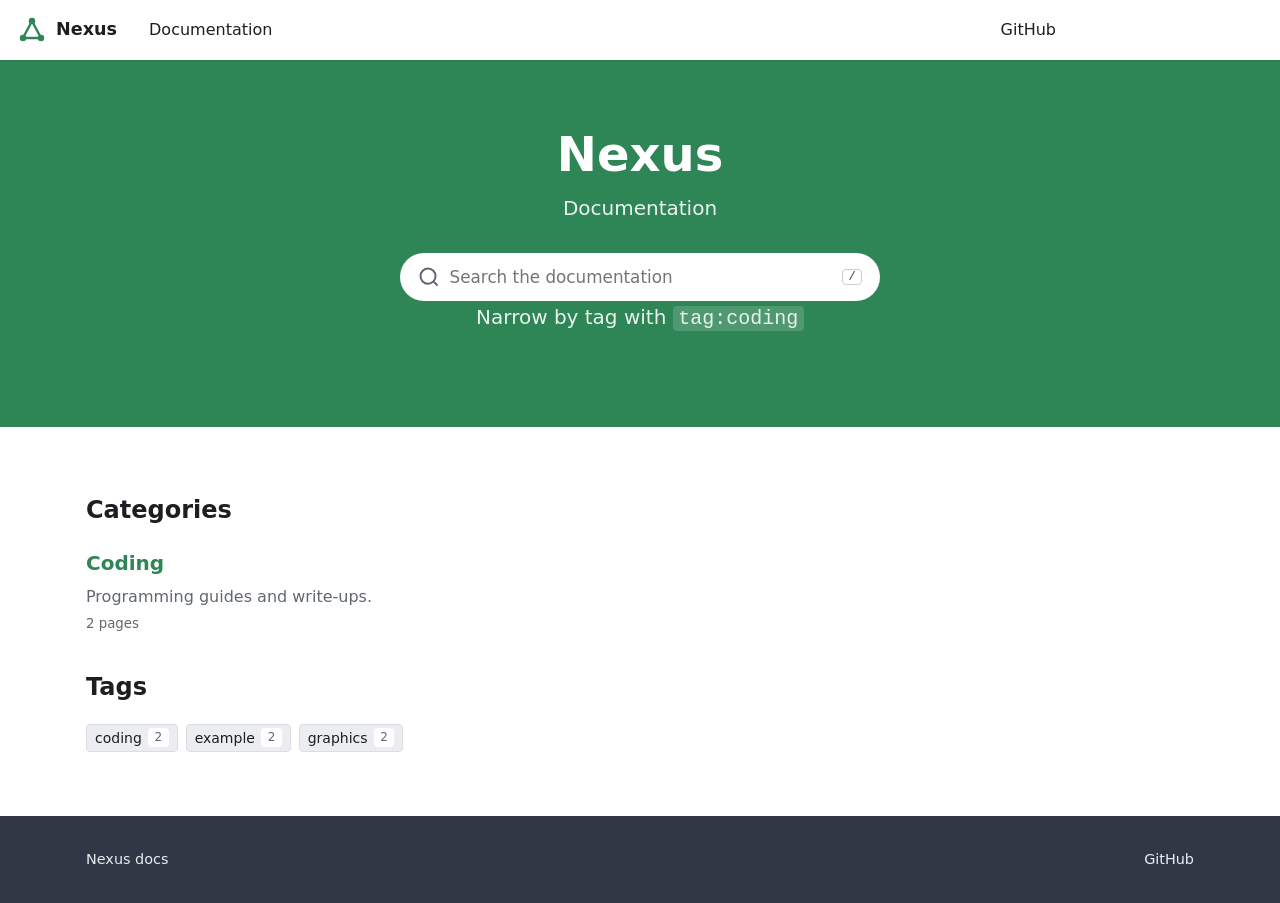
==== commit d57881b7: "fix" ====
--- a/docs/index.html
+++ b/docs/index.html
@@ -6,8 +6,8 @@
   <meta name="color-scheme" content="light dark">
   <title>Nexus docs</title>
   <meta name="description" content="Nexus documentation">
-  <link rel="icon" href="assets/img/logo.svg" type="image/svg+xml">
-  <link rel="stylesheet" href="assets/style.css">
+  <link rel="icon" href="assets/img/logo.svg?v=51727d2c" type="image/svg+xml">
+  <link rel="stylesheet" href="assets/style.css?v=51727d2c">
 </head>
 <body>
   <a class="skip" href="#main">Skip to main content</a>
@@ -17,7 +17,7 @@
       <svg width="30" height="30" viewBox="0 0 30 30" aria-hidden="true"><path stroke="currentColor" stroke-linecap="round" stroke-miterlimit="10" stroke-width="2" d="M4 7h22M4 15h22M4 23h22"/></svg>
     </button>
     <a class="brand" href="#/">
-      <img src="assets/img/logo.svg" alt="" width="32" height="32">
+      <img src="assets/img/logo.svg?v=51727d2c" alt="" width="32" height="32">
       <strong>Nexus</strong>
     </a>
     <a class="nav-link" href="#/">Documentation</a>
@@ -47,6 +47,6 @@
 
   <script src="assets/vendor/marked.umd.js"></script>
   <script src="assets/vendor/highlight.min.js"></script>
-  <script src="assets/app.js"></script>
+  <script src="assets/app.js?v=51727d2c"></script>
 </body>
 </html>
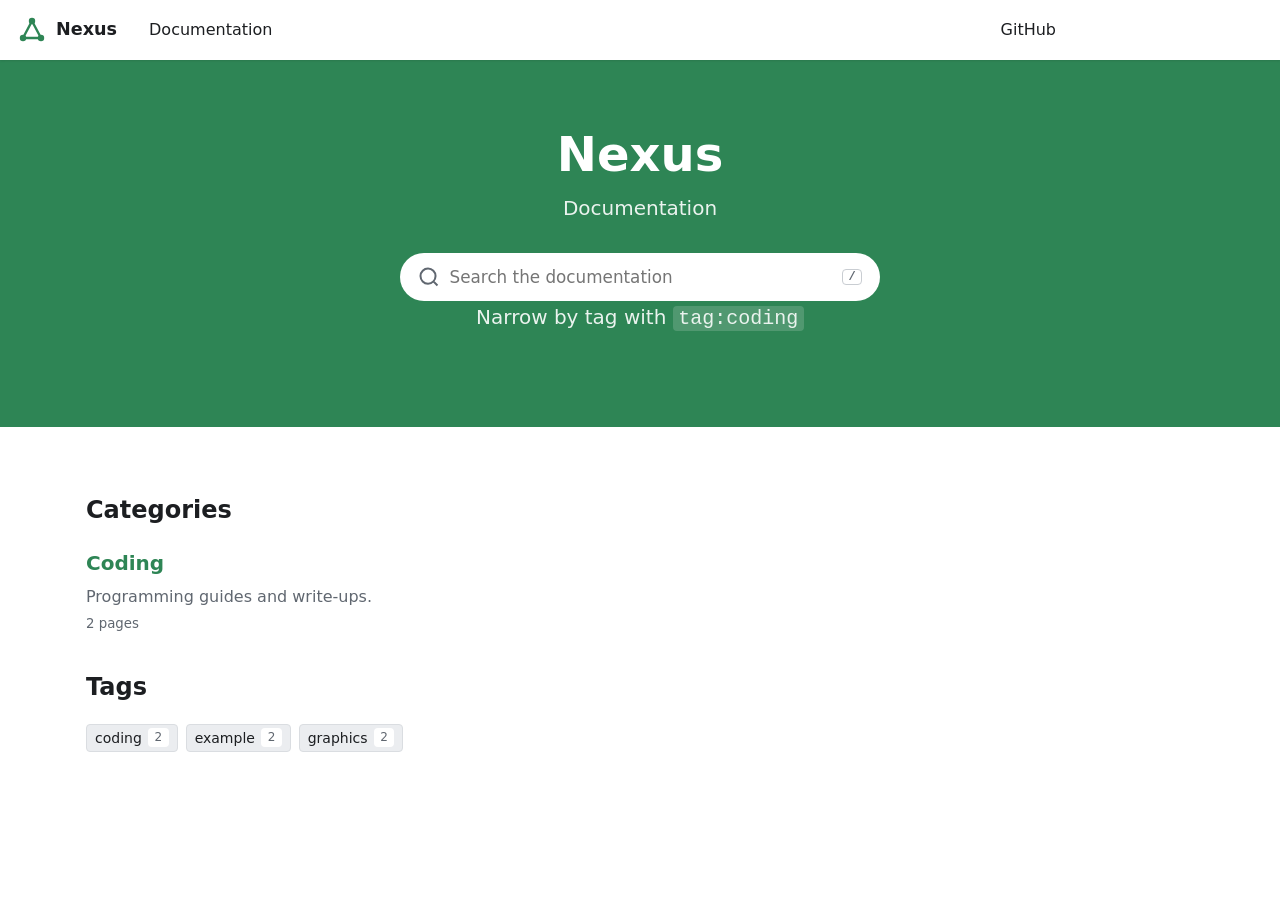
==== commit 0513e9df: "update" ====
--- a/docs/index.html
+++ b/docs/index.html
@@ -1,52 +1,45 @@
 <!doctype html>
 <html lang="en">
 <head>
-  <meta charset="utf-8">
-  <meta name="viewport" content="width=device-width, initial-scale=1">
-  <meta name="color-scheme" content="light dark">
-  <title>Nexus docs</title>
-  <meta name="description" content="Nexus documentation">
-  <link rel="icon" href="assets/img/logo.svg?v=51727d2c" type="image/svg+xml">
-  <link rel="stylesheet" href="assets/style.css?v=51727d2c">
+<meta charset="utf-8">
+<meta name="viewport" content="width=device-width, initial-scale=1">
+<meta name="color-scheme" content="light dark">
+<title>Nexus documentation</title>
+<meta name="description" content="Nexus documentation: guides and write-ups on coding, rendering and more. Search by keyword or filter by tag.">
+<meta name="robots" content="index, follow, max-snippet:-1, max-image-preview:large">
+<link rel="canonical" href="https://guygun1.github.io/Nexus.github.io/">
+<meta property="og:site_name" content="Nexus docs">
+<meta property="og:type" content="website">
+<meta property="og:title" content="Nexus documentation">
+<meta property="og:description" content="Nexus documentation: guides and write-ups on coding, rendering and more. Search by keyword or filter by tag.">
+<meta property="og:url" content="https://guygun1.github.io/Nexus.github.io/">
+<meta name="twitter:card" content="summary">
+<link rel="icon" href="assets/img/logo.svg?v=cdfed62b" type="image/svg+xml">
+<link rel="stylesheet" href="assets/style.css?v=cdfed62b">
+<script type="application/ld+json">{"@context":"https://schema.org","@type":"WebSite","name":"Nexus docs","url":"https://guygun1.github.io/Nexus.github.io/","description":"Nexus documentation: guides and write-ups on coding, rendering and more. Search by keyword or filter by tag.","potentialAction":{"@type":"SearchAction","target":"https://guygun1.github.io/Nexus.github.io/search/?q={search_term_string}","query-input":"required name=search_term_string"}}</script>
+<meta name="google-adsense-account" content="ca-pub-1710107865568376">
+<script async src="https://pagead2.googlesyndication.com/pagead/js/adsbygoogle.js?client=ca-pub-1710107865568376" crossorigin="anonymous" onerror="window.__adsBlocked=1"></script>
 </head>
-<body>
-  <a class="skip" href="#main">Skip to main content</a>
-
-  <nav class="navbar" aria-label="Main">
-    <button class="menu-btn" id="menu-btn" type="button" aria-label="Toggle navigation bar" aria-expanded="false">
-      <svg width="30" height="30" viewBox="0 0 30 30" aria-hidden="true"><path stroke="currentColor" stroke-linecap="round" stroke-miterlimit="10" stroke-width="2" d="M4 7h22M4 15h22M4 23h22"/></svg>
-    </button>
-    <a class="brand" href="#/">
-      <img src="assets/img/logo.svg?v=51727d2c" alt="" width="32" height="32">
-      <strong>Nexus</strong>
-    </a>
-    <a class="nav-link" href="#/">Documentation</a>
-    <span class="grow"></span>
-    <a class="nav-link nav-gh" id="nav-gh" href="#" hidden target="_blank" rel="noopener noreferrer">GitHub</a>
-    <form class="nav-search" role="search" id="search-top" autocomplete="off">
-      <svg width="16" height="16" viewBox="0 0 20 20" aria-hidden="true"><path d="M14.386 14.386l4.088 4.088-4.088-4.088A7.533 7.533 0 1 1 3.733 3.733a7.533 7.533 0 0 1 10.653 10.653z" stroke="currentColor" fill="none" stroke-width="2" stroke-linecap="round"/></svg>
-      <label class="sr" for="q-top">Search</label>
-      <input id="q-top" type="search" placeholder="Search" spellcheck="false">
-      <kbd aria-hidden="true">/</kbd>
-    </form>
-  </nav>
-  <div class="backdrop" id="backdrop"></div>
-
-  <main id="main" tabindex="-1">
-    <div id="view" aria-live="polite"></div>
-  </main>
-
-  <footer class="footer">
-    <div class="container">
-      <span>Nexus docs</span>
-      <a id="repo-link" href="#" hidden target="_blank" rel="noopener noreferrer">GitHub</a>
-    </div>
-  </footer>
-
-  <noscript><p class="noscript">This site needs JavaScript to load the documentation.</p></noscript>
-
-  <script src="assets/vendor/marked.umd.js"></script>
-  <script src="assets/vendor/highlight.min.js"></script>
-  <script src="assets/app.js?v=51727d2c"></script>
+<body class="is-home no-sidebar" data-root="" data-kind="home" data-ads="1">
+<a class="skip" href="#main">Skip to main content</a>
+<nav class="navbar" aria-label="Main">
+  <button class="menu-btn" id="menu-btn" type="button" aria-label="Toggle navigation bar" aria-expanded="false"><svg width="30" height="30" viewBox="0 0 30 30" aria-hidden="true"><path stroke="currentColor" stroke-linecap="round" stroke-miterlimit="10" stroke-width="2" d="M4 7h22M4 15h22M4 23h22"/></svg></button>
+  <a class="brand" href="./"><img src="assets/img/logo.svg?v=cdfed62b" alt="" width="32" height="32"><strong>Nexus</strong></a>
+  <a class="nav-link" href="./">Documentation</a>
+  <span class="grow"></span>
+  <a class="nav-link nav-gh" href="https://github.com/guygun1/Nexus.github.io" target="_blank" rel="noopener noreferrer">GitHub</a>
+  <form class="nav-search" role="search" action="search/" method="get" autocomplete="off">
+    <svg width="16" height="16" viewBox="0 0 20 20" aria-hidden="true"><path d="M14.386 14.386l4.088 4.088-4.088-4.088A7.533 7.533 0 1 1 3.733 3.733a7.533 7.533 0 0 1 10.653 10.653z" stroke="currentColor" fill="none" stroke-width="2" stroke-linecap="round"/></svg>
+    <label class="sr" for="q-top">Search</label>
+    <input id="q-top" name="q" type="search" placeholder="Search" spellcheck="false"><kbd aria-hidden="true">/</kbd>
+  </form>
+</nav>
+<div class="backdrop" id="backdrop"></div>
+<main id="main" tabindex="-1">
+<header class="hero"><div class="container"><h1>Nexus</h1><p>Documentation</p>
+<form class="hero-search" role="search" action="search/" method="get" autocomplete="off"><svg width="20" height="20" viewBox="0 0 20 20" aria-hidden="true"><path d="M14.386 14.386l4.088 4.088-4.088-4.088A7.533 7.533 0 1 1 3.733 3.733a7.533 7.533 0 0 1 10.653 10.653z" stroke="currentColor" fill="none" stroke-width="2" stroke-linecap="round"/></svg><label class="sr" for="q-hero">Search documentation</label><input id="q-hero" name="q" type="search" placeholder="Search the documentation" spellcheck="false"><kbd aria-hidden="true">/</kbd></form>
+<p class="home-hint">Narrow by tag with <code>tag:coding</code></p></div></header><div class="container home-body"><h2>Categories</h2><ul class="features"><li><h3><a href="doc/coding/">Coding</a></h3><p>Programming guides and write-ups.</p><small>2 pages</small></li></ul><h2>Tags</h2><ul class="tag-list"><li><a class="tag" href="search/?tag=coding">coding <span>2</span></a></li><li><a class="tag" href="search/?tag=example">example <span>2</span></a></li><li><a class="tag" href="search/?tag=graphics">graphics <span>2</span></a></li></ul></div>
+</main>
+<script src="assets/site.js?v=cdfed62b"></script>
 </body>
 </html>
--- a/docs/assets/style.css
+++ b/docs/assets/style.css
@@ -109,12 +109,6 @@
 .nav-search input:focus ~ kbd, .nav-search input:not(:placeholder-shown) ~ kbd { display: none; }
 body.is-home .nav-search { visibility: hidden; }
 
-/* ---------- footer ---------- */
-.footer { background: #303846; color: #ebedf0; padding: 2rem 0; font-size: .9rem; margin-top: auto; }
-.footer .container { display: flex; justify-content: space-between; gap: 1rem; }
-.footer a { color: #ebedf0; }
-.footer a:hover { color: #fff; text-decoration: underline; }
-
 /* ---------- home ---------- */
 .hero { background: var(--hero-bg); color: var(--hero-fg); padding: 4rem 0; text-align: center; }
 .hero h1 { font-size: 3rem; line-height: 1.25; margin: 0 0 .5rem; font-weight: 700; }
@@ -179,11 +173,16 @@
 .menu-title { padding: .6rem .75rem .3rem; font-weight: 700; font-size: 1.05rem; }
 .menu-title a { color: var(--text); }
 .menu-title a[aria-current="page"] { color: var(--primary); }
+.ad-slot { margin: 1rem .5rem .5rem; min-height: 0; overflow: hidden; }
+.ad-slot:not(:has(ins[data-ad-status="filled"])) { margin-top: 1rem; }
 .menu-sep { height: 1px; background: var(--line); margin: .6rem .75rem; }
 
 .docs-main { flex: 1 1 0; min-width: 0; padding: 1.25rem 1rem 3rem 2rem; }
 .docs-grid { display: grid; grid-template-columns: minmax(0, 1fr) 15rem; gap: 2rem; max-width: 62rem; margin: 0 auto; }
 .docs-col { min-width: 0; }
+.docs-grid.no-toc { grid-template-columns: minmax(0, 1fr); max-width: 50rem; }
+.doc-tags { margin-top: 2rem; display: flex; flex-wrap: wrap; align-items: center; gap: .5rem; font-size: .9rem; }
+.doc-tags b { margin-right: .25rem; }
 
 /* breadcrumbs */
 .crumbs { display: flex; flex-wrap: wrap; align-items: center; list-style: none; margin: 0 0 1rem; padding: 0; font-size: .875rem; }
@@ -305,3 +304,14 @@
   .pagination .next { grid-column: 1; }
 }
 @media (prefers-reduced-motion: reduce) { * { transition: none !important; } }
+
+/* ad-blocker notice (shown once; "OK" stores a cookie) */
+.adblock-note {
+  position: fixed; z-index: 60; left: 1rem; bottom: 1rem; max-width: 24rem;
+  background: var(--surface); color: var(--text); border: 1px solid var(--line); border-left: .3rem solid var(--primary);
+  border-radius: .4rem; padding: .9rem 1rem; box-shadow: 0 4px 16px rgb(0 0 0 / .25); font-size: .9rem; line-height: 1.5;
+}
+.adblock-note p { margin: 0 0 .75rem; }
+.adblock-note button { font: inherit; font-weight: 600; background: var(--primary); color: var(--bg); border: 0; border-radius: .25rem; padding: .35rem 1.1rem; cursor: pointer; }
+.adblock-note button:hover { background: var(--primary-dark); }
+@media (max-width: 600px) { .adblock-note { left: .5rem; right: .5rem; bottom: .5rem; max-width: none; } }
